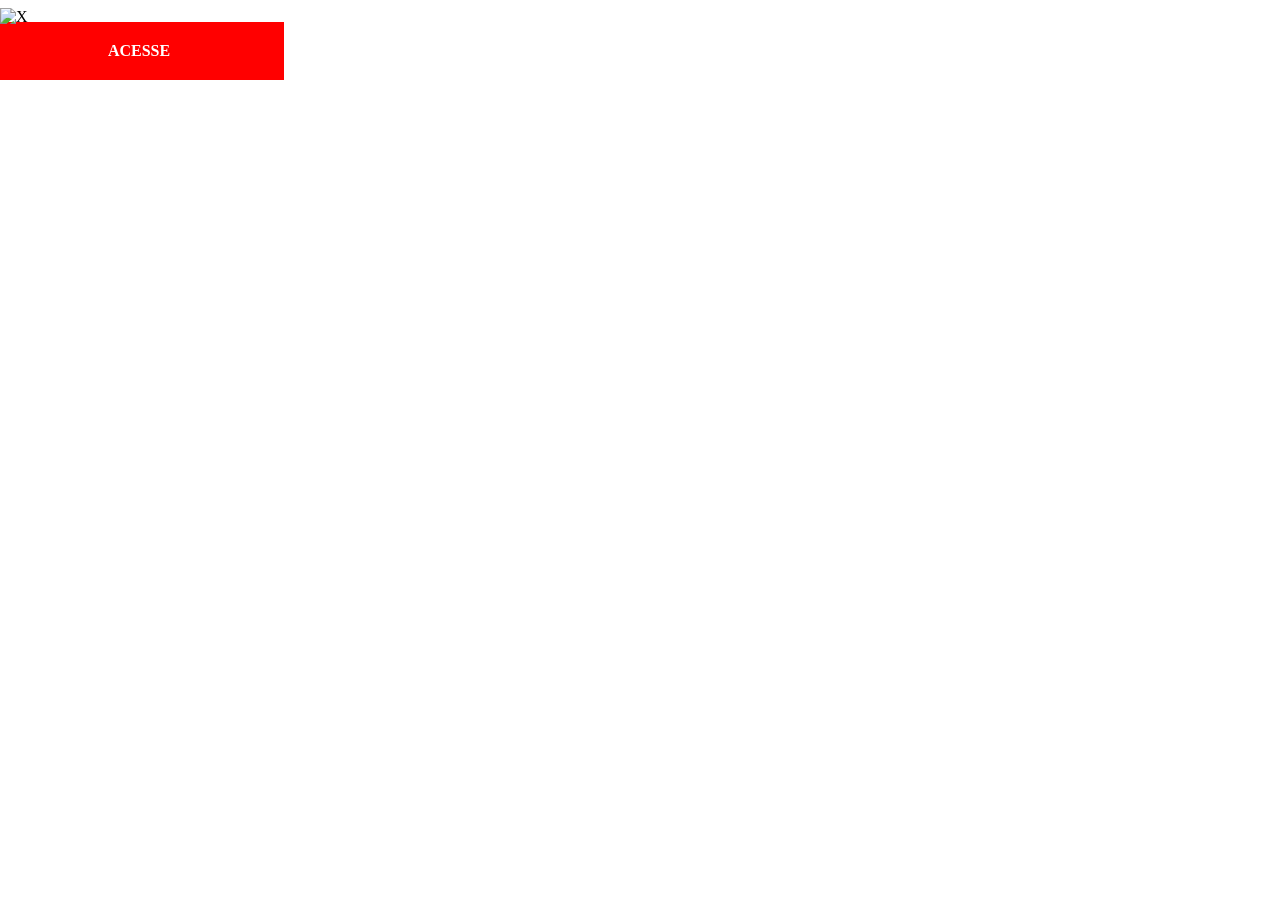
==== x.html @ c559085c "finalizando" ====
<!DOCTYPE html>
<html lang="pt-br">
<head>
    <meta charset="UTF-8">
    <meta name="viewport" content="width=device-width, initial-scale=1.0">
    <title>X</title>
    <link rel="stylesheet" href="estilos/social.css">
    
</head>
<body>
    <img src="imagens/tela-twitter.jpg" alt="X">
    <a href="https://x.com/?lang=pt" target="_blank">ACESSE</a>
</body>
</html>
---- estilos/social.css ----
@charset "UTF-8"

* {
            margin: 0px;
            padding: 0px;
            font-family: Arial, Helvetica, sans-serif;
        }

        ::-webkit-scrollbar{ /* retirar a barra de rolagem lateral */
            width: 0px;
            height: 0px;
        }
        
        img {
            width: 100vw;
            margin-top: -7px;
            margin-left: -8px;
            
            
        }

        a {
           display: block; 
           color: white;
           background-color: red;
           padding: 20px;
           text-align: center;
           font-weight: bolder;
           text-decoration: none;
           width: 250px;
           margin-top: -4px;
           margin-left: -14px;
           margin-bottom: -8px;
           

        }

        a:hover {
            background-color: rgb(112, 4, 4);
        }
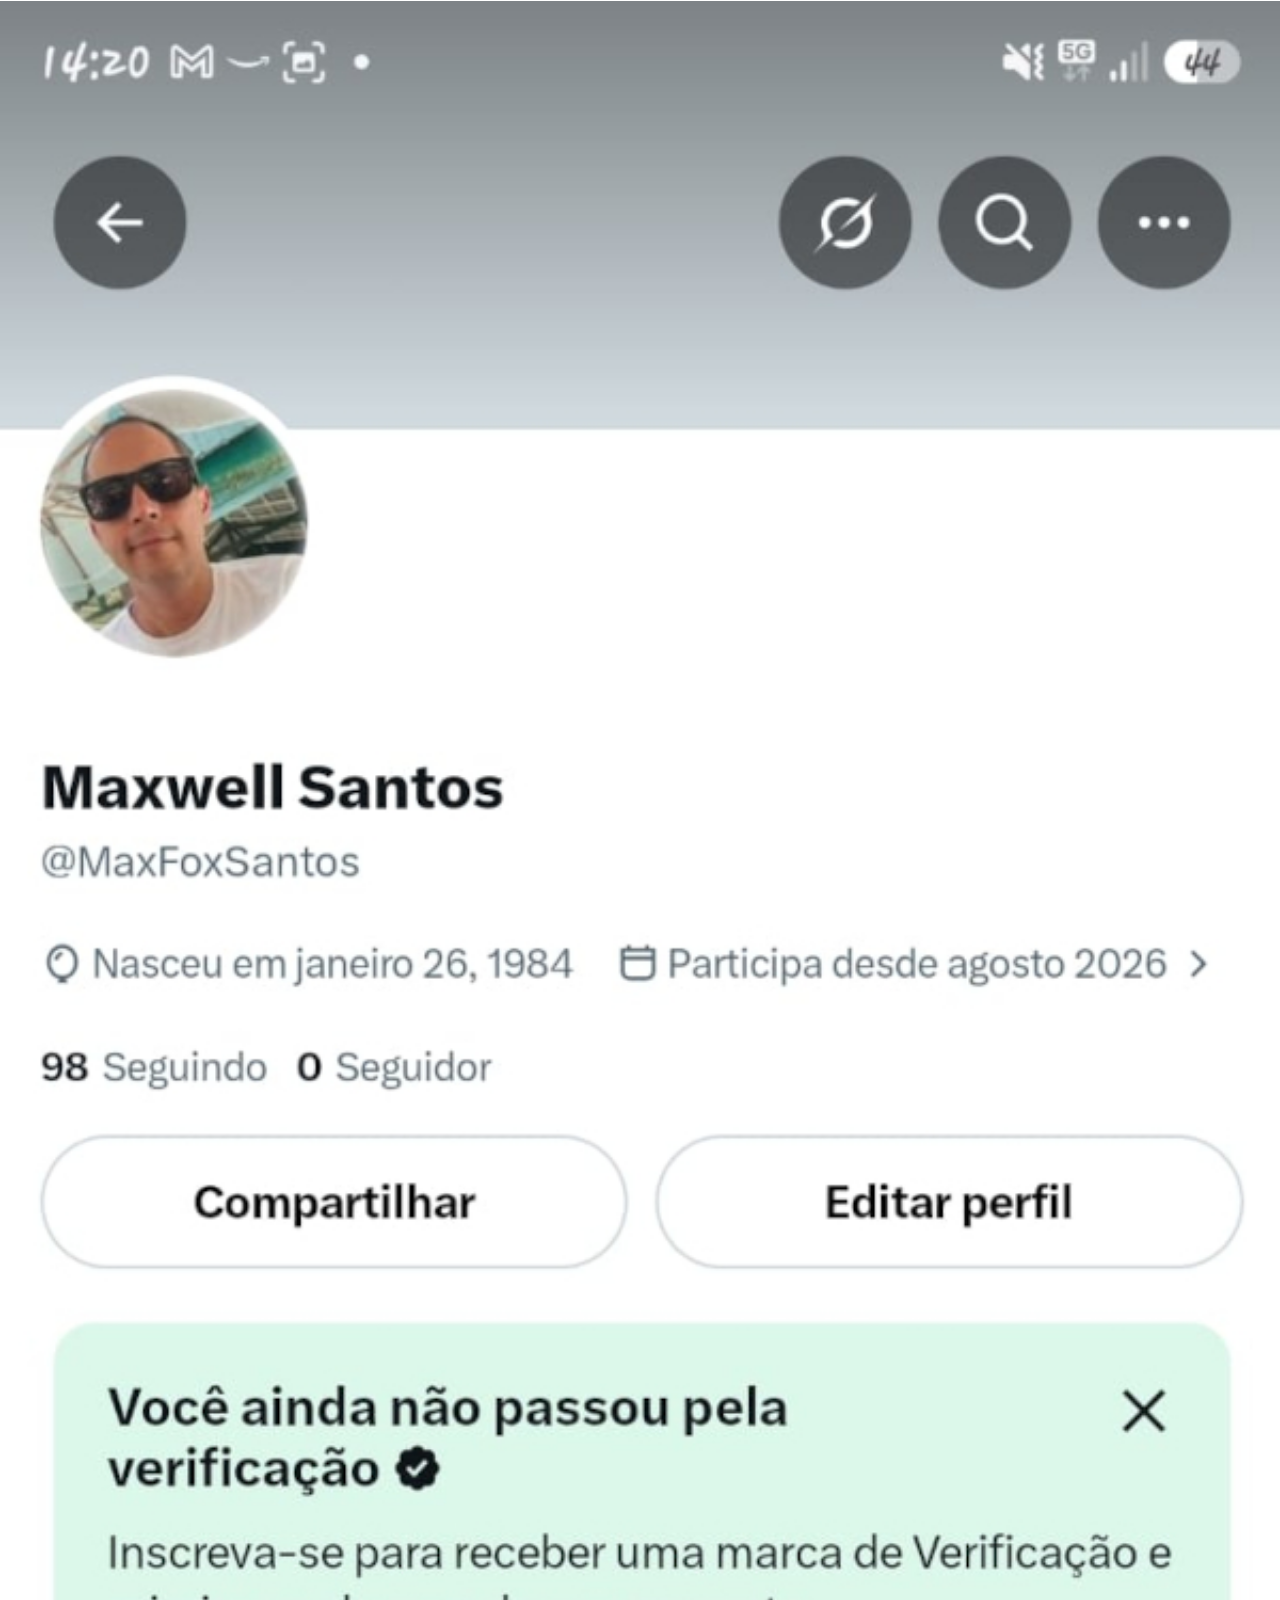
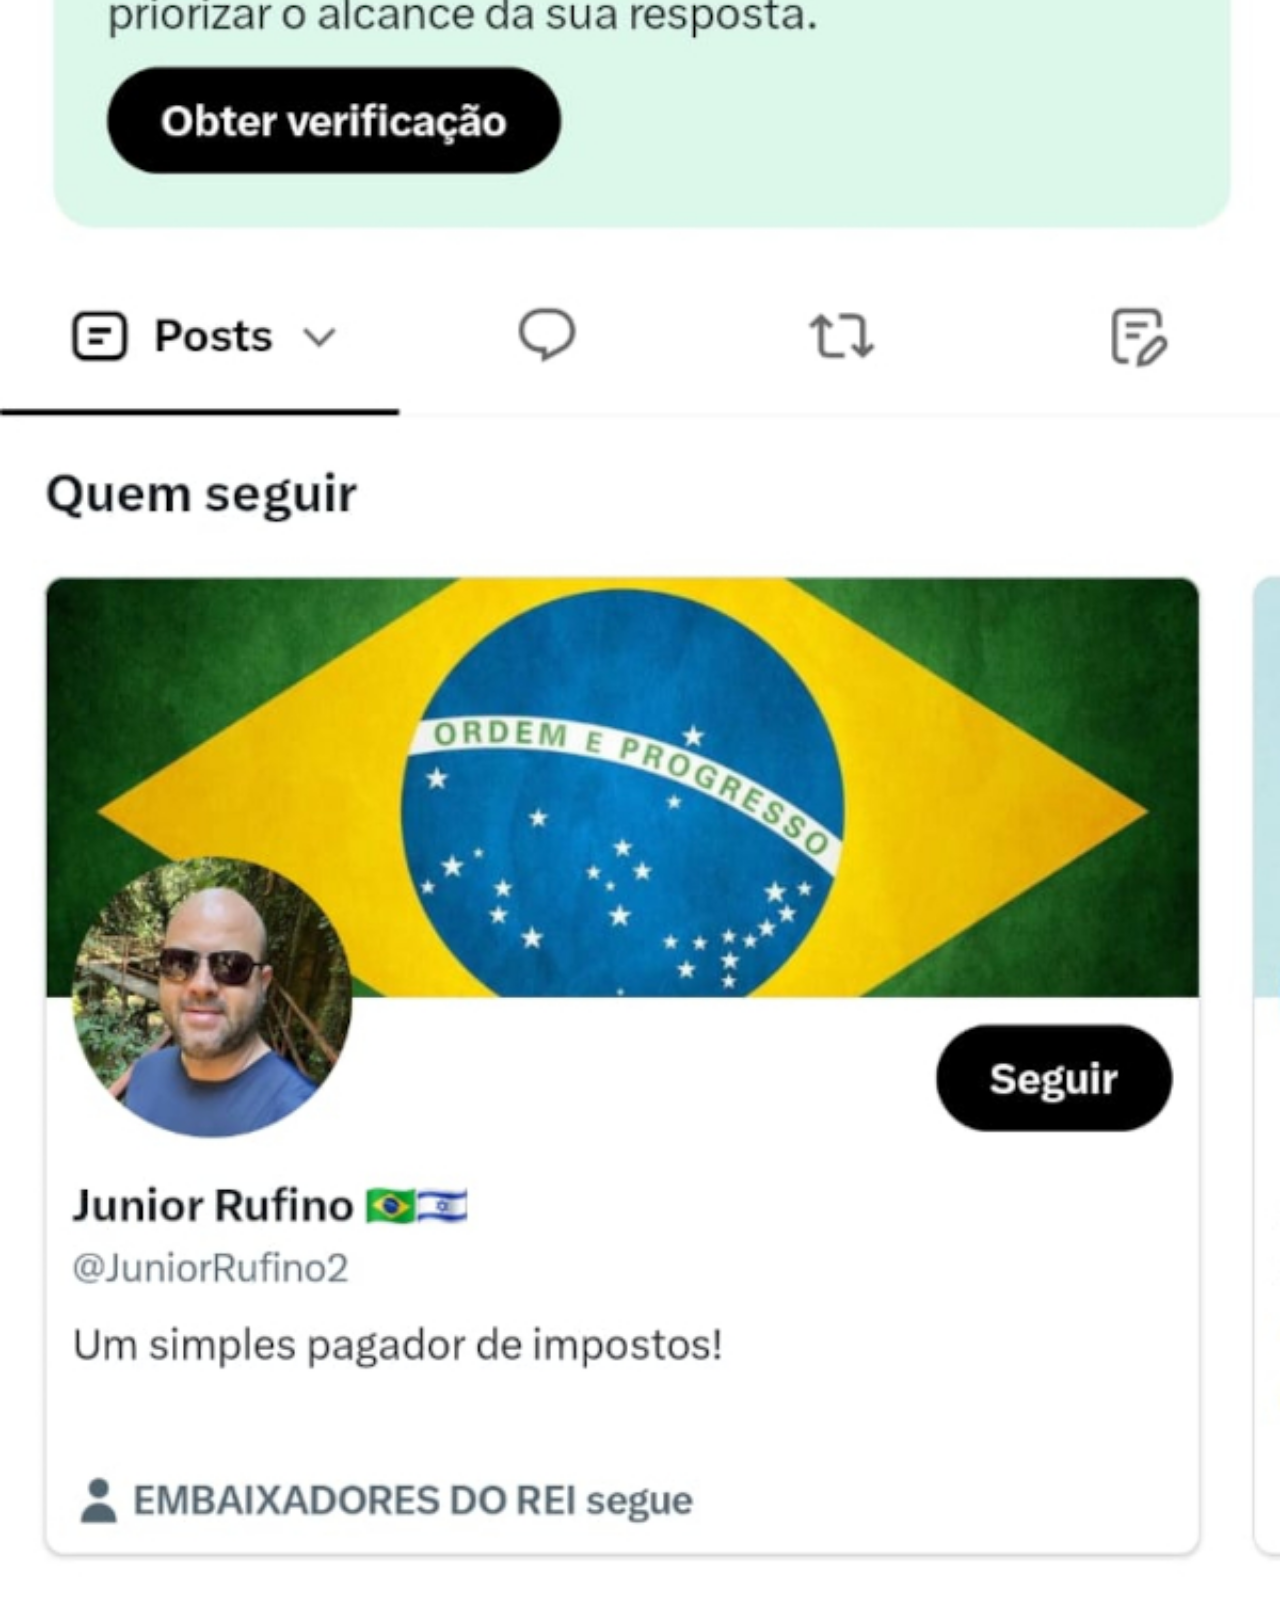
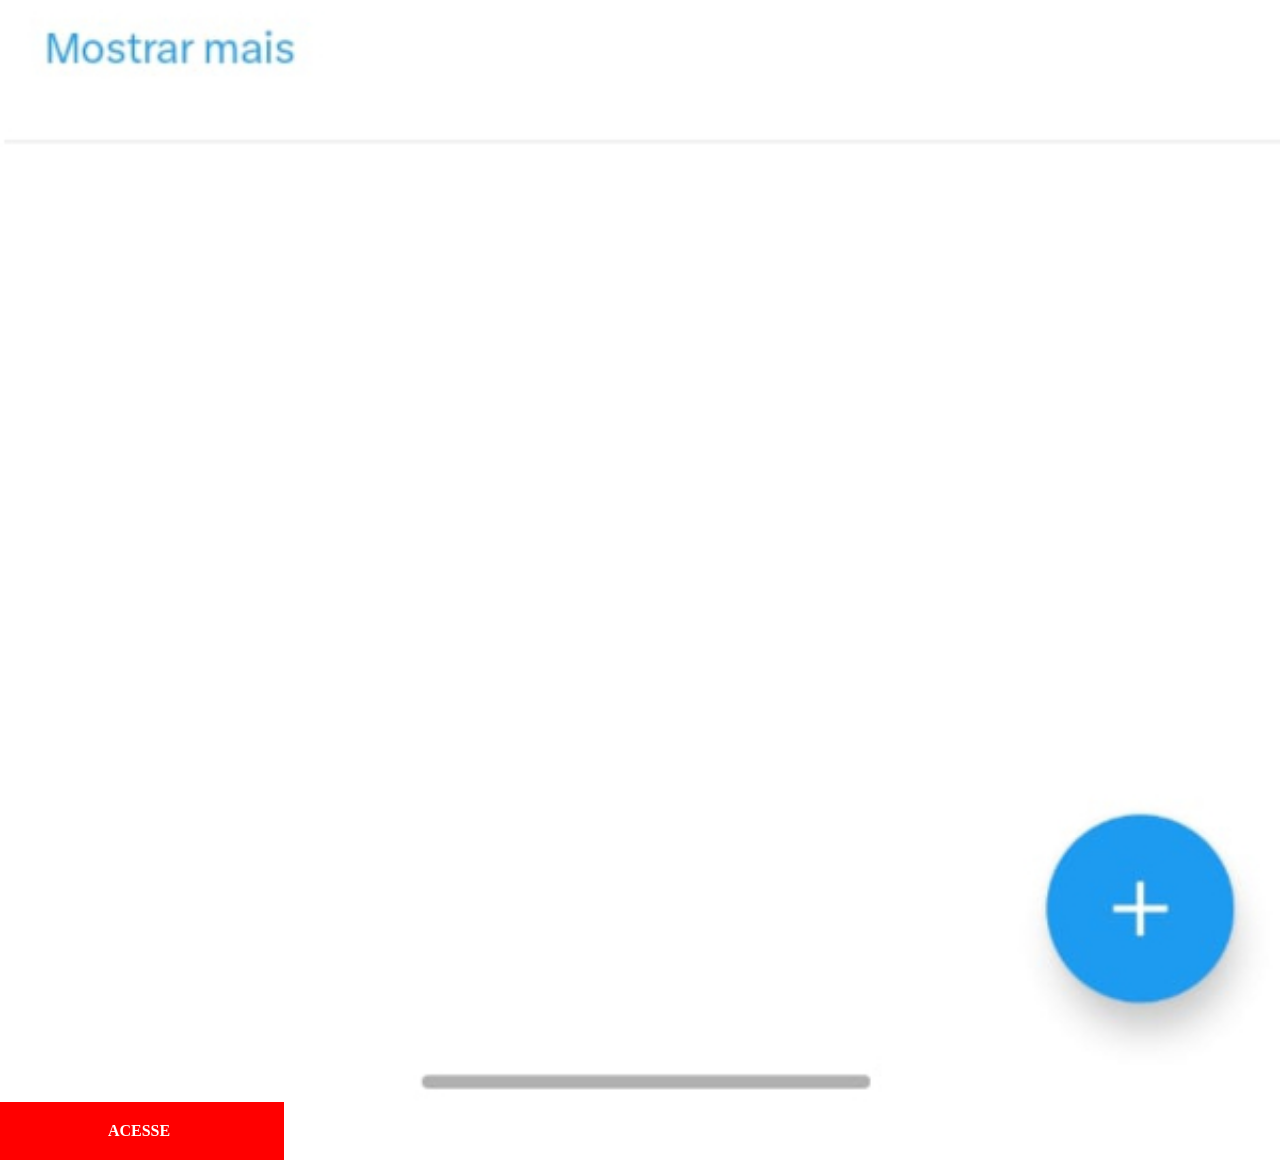
==== commit 9e2aaf24: "Finalizando" ====
--- a/x.html
+++ b/x.html
@@ -8,7 +8,7 @@
     
 </head>
 <body>
-    <img src="imagens/tela-twitter.jpg" alt="X">
+    <img src="imagens/tela-x.jpg" alt="X">
     <a href="https://x.com/?lang=pt" target="_blank">ACESSE</a>
 </body>
 </html>
